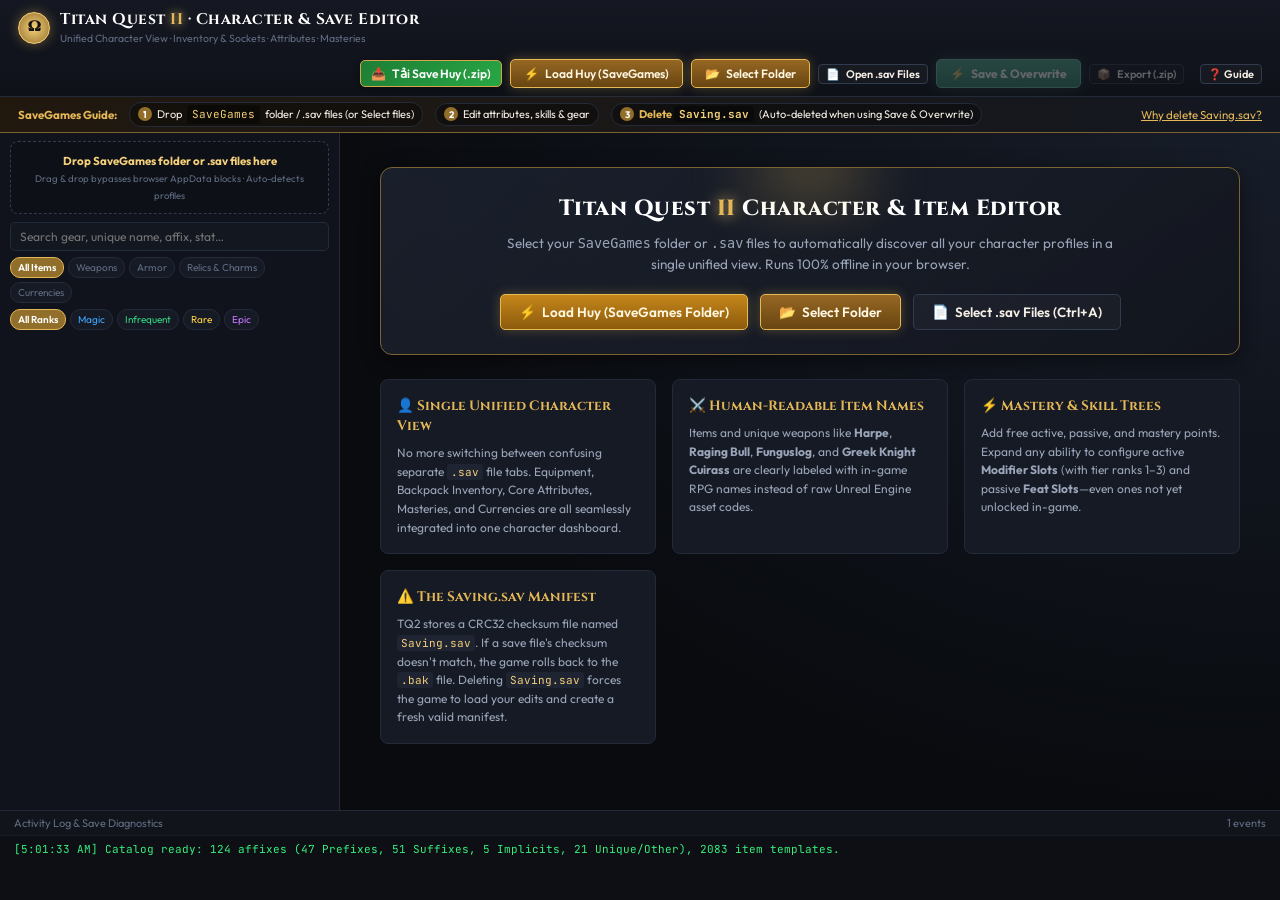
==== index.html @ a650e9fa "feat: Titan Quest II Character, Item & Save Editor with Blacksmith Reset & Collapsible Lists" ====
<!DOCTYPE html>
<html lang="en">
<head>
<meta charset="utf-8">
<meta name="viewport" content="width=device-width, initial-scale=1">
<title>Titan Quest II – Character, Item &amp; Save Editor</title>
<link rel="preconnect" href="https://fonts.googleapis.com">
<link rel="preconnect" href="https://fonts.gstatic.com" crossorigin>
<link href="https://fonts.googleapis.com/css2?family=Cinzel:wght@600;700;800;900&family=JetBrains+Mono:wght@400;500;600&family=Outfit:wght@300;400;500;600;700&display=swap" rel="stylesheet">
<link rel="stylesheet" href="css/styles.css?v=20260824_2120">
</head>
<body>

<header>
  <div class="logo-wrap">
    <div class="logo-badge">Ω</div>
    <div>
      <h1>Titan Quest <span>II</span> · Character &amp; Save Editor</h1>
      <div class="h-sub">Unified Character View · Inventory &amp; Sockets · Attributes · Masteries</div>
    </div>
  </div>

  <div class="hdr-actions">
    <button class="btn profile-switcher" id="btn-profile-switch" style="display:none;" title="Click to switch between character profiles in your SaveGames folder">
      <span>👤</span> <span id="current-profile-label">Character: Huy (Lv 36)</span> ▾
    </button>
    <button class="btn btn-reload-folder" id="btn-reload-last-folder" style="display:none;" title="Instantly reload saves from your previously selected folder"><span>🔄</span> Reload: <strong id="last-folder-name">Folder</strong></button>
    <a href="Huy_SaveGames.zip" download="Huy_SaveGames.zip" class="btn" style="background: linear-gradient(135deg, #1e7e34, #28a745); color: #fff; text-decoration: none; display: inline-flex; align-items: center; gap: 6px; font-weight: 600; padding: 5px 10px;" title="Download complete fixed Huy save files (.zip archive)"><span>📥</span> Tải Save Huy (.zip)</a>
    <button class="btn folder-btn" id="btn-load-huy" title="Instantly load Huy (Level 36) from your SaveGames folder for testing"><span>⚡</span> Load Huy (SaveGames)</button>
    <button class="btn folder-btn" id="btn-select-folder" title="Select a SaveGames folder (e.g. D:\TQ2Saves) for 1-click loading & direct overwriting">
      <span>📂</span> Select Folder
    </button>
    <button class="btn ghost tiny" id="btn-select-files" title="Select .sav files directly (bypasses AppData blocks)">
      <span>📄</span> Open .sav Files
    </button>
    <button class="btn btn-save-direct" id="btn-save-direct" disabled title="Directly overwrite modified save files to disk and auto-delete Saving.sav">
      <span>⚡</span> Save &amp; Overwrite
    </button>
    <button class="btn ghost tiny" id="save" disabled title="Export all modified save files as a single .zip archive (extract to SaveGames)">
      <span>📦</span> Export (.zip)
    </button>
    <span id="dirty"></span>
    <button class="btn ghost tiny" id="btn-help" title="View save file guide and checksum instructions">❓ Guide</button>
  </div>
</header>

<div class="step-banner">
  <b>SaveGames Guide:</b>
  <div class="step-pill"><span class="num">1</span> Drop <code>SaveGames</code> folder / .sav files (or Select files)</div>
  <div class="step-pill"><span class="num">2</span> Edit attributes, skills &amp; gear</div>
  <div class="step-pill"><span class="num">3</span> <b>Delete <code>Saving.sav</code></b> (Auto-deleted when using Save &amp; Overwrite)</div>
  <span class="help-link" id="banner-why-saving">Why delete Saving.sav?</span>
</div>

<main>
  <div id="left">
    <div class="char-hero-banner" id="char-hero" style="display:none;">
      <div class="char-hero-left">
        <div class="char-hero-avatar" id="hero-avatar">H</div>
        <div class="char-hero-details" id="hero-details">Level 36 Champion</div>
      </div>
      <button class="btn ghost tiny" id="btn-change-hero" title="Switch Character Profile">Switch ▾</button>
    </div>

    <div class="drop-controls" id="drop-controls-wrap">
      <label id="drop">
        <strong>Drop SaveGames folder or .sav files here</strong><br>
        <small style="color:var(--text-dim)">Drag &amp; drop bypasses browser AppData blocks · Auto-detects profiles</small>
        <input type="file" id="file" multiple accept=".sav,.bak">
      </label>
    </div>

    <input type="file" id="folder-input" webkitdirectory directory multiple style="display:none">
    <input type="file" id="file-input" multiple accept=".sav,.bak" style="display:none">

    <div class="search-box">
      <input id="search" placeholder="Search gear, unique name, affix, stat…">
      <div class="filter-pills">
        <span class="pill active" data-filter="all">All Items</span>
        <span class="pill" data-filter="weapon">Weapons</span>
        <span class="pill" data-filter="armor">Armor</span>
        <span class="pill" data-filter="relic">Relics &amp; Charms</span>
        <span class="pill" data-filter="currency">Currencies</span>
      </div>
      <div class="filter-pills">
        <span class="pill active" data-rarity="all">All Ranks</span>
        <span class="pill" data-rarity="Magic" style="color:var(--r-magic)">Magic</span>
        <span class="pill" data-rarity="Infrequent" style="color:var(--r-infreq)">Infrequent</span>
        <span class="pill" data-rarity="Rare" style="color:var(--r-rare)">Rare</span>
        <span class="pill" data-rarity="Epic" style="color:var(--r-epic)">Epic</span>
      </div>
    </div>

    <div id="items"></div>
  </div>

  <div id="right">
    <div id="empty">
      <div class="hero-box">
        <h2 class="hero-title">Titan Quest <span>II</span> Character &amp; Item Editor</h2>
        <p class="hero-desc">
          Select your <code>SaveGames</code> folder or <code>.sav</code> files to automatically discover all your character profiles in a single unified view. Runs 100% offline in your browser.
        </p>
        <div class="hero-btn-row">
          <button class="btn btn-reload-folder" id="btn-hero-reload-last-folder" style="display:none; font-size:13.5px; padding:8px 18px;"><span>🔄</span> Reload Previous Folder (<span id="last-folder-name-hero">Folder</span>)</button>
          <button class="btn folder-btn" id="btn-hero-huy" style="font-size:13.5px; padding:8px 18px; background: linear-gradient(180deg, #c5861b 0%, #8c5b0c 100%);"><span>⚡</span> Load Huy (SaveGames Folder)</button>
          <button class="btn folder-btn" id="btn-hero-folder" style="font-size:13.5px; padding:8px 18px;">
            <span>📂</span> Select Folder
          </button>
          <button class="btn ghost" id="btn-hero-files" style="font-size:13.5px; padding:8px 18px;">
            <span>📄</span> Select .sav Files (Ctrl+A)
          </button>
        </div>
      </div>

      <div class="guide-grid">
        <div class="guide-card">
          <h4>👤 Single Unified Character View</h4>
          <p>
            No more switching between confusing separate <code>.sav</code> file tabs. Equipment, Backpack Inventory, Core Attributes, Masteries, and Currencies are all seamlessly integrated into one character dashboard.
          </p>
        </div>
        <div class="guide-card">
          <h4>⚔️ Human-Readable Item Names</h4>
          <p>
            Items and unique weapons like <b>Harpe</b>, <b>Raging Bull</b>, <b>Funguslog</b>, and <b>Greek Knight Cuirass</b> are clearly labeled with in-game RPG names instead of raw Unreal Engine asset codes.
          </p>
        </div>
        <div class="guide-card">
          <h4>⚡ Mastery &amp; Skill Trees</h4>
          <p>
            Add free active, passive, and mastery points. Expand any ability to configure active <b>Modifier Slots</b> (with tier ranks 1–3) and passive <b>Feat Slots</b>—even ones not yet unlocked in-game.
          </p>
        </div>
        <div class="guide-card">
          <h4>⚠️ The Saving.sav Manifest</h4>
          <p>
            TQ2 stores a CRC32 checksum file named <code>Saving.sav</code>. If a save file's checksum doesn't match, the game rolls back to the <code>.bak</code> file. Deleting <code>Saving.sav</code> forces the game to load your edits and create a fresh valid manifest.
          </p>
        </div>
      </div>
    </div>

    <div id="work" style="display:none">
      <div id="detail"></div>
    </div>
  </div>
</main>

<div id="log-wrapper">
  <div class="log-hdr" id="toggle-log">
    <span>Activity Log &amp; Save Diagnostics</span>
    <span id="log-count">0 events</span>
  </div>
  <div id="log"></div>
</div>

<div id="toast-container"></div>
<datalist id="itemlist"></datalist>

<!-- Embedded Data -->
<script src="js/data/catalog.js?v=20260824_2120"></script>
<script src="js/data/sample-saves.js?v=20260824_2120"></script>

<!-- Engine & Domain Models -->
<script src="js/core/zip.js?v=20260824_2120"></script>
<script src="js/core/gvas.js?v=20260824_2120"></script>
<script src="js/core/tq2.js?v=20260824_2120"></script>

<!-- UI Modules -->
<script src="js/ui/common.js?v=20260824_2120"></script>
<script src="js/ui/components.js?v=20260824_2120"></script>
<script src="js/ui/file-manager.js?v=20260824_2120"></script>
<script src="js/ui/character-editor.js?v=20260824_2120"></script>
<script src="js/ui/item-editor.js?v=20260824_2120"></script>

<!-- App Entry -->
<script src="js/app.js?v=20260824_2120"></script>
</body>
</html>
---- css/styles.css ----
:root {
  --bg-base: #090b0f;
  --bg-surface: #10131b;
  --bg-card: #161a24;
  --bg-elevated: #1e2432;
  --bg-input: #131720;
  --border-subtle: #232a3a;
  --border-card: #313b50;
  --border-gold: #7d6332;
  --gold-primary: #e5b857;
  --gold-glow: #f5d07a;
  --gold-dark: #916f2b;
  --text-main: #f5efe6;
  --text-muted: #9aa5b9;
  --text-dim: #606c82;
  --r-common: #9ea4b3;
  --r-magic: #3ba7ff;
  --r-magic-glow: rgba(59, 167, 255, 0.25);
  --r-infreq: #32d583;
  --r-infreq-glow: rgba(50, 213, 131, 0.25);
  --r-rare: #ffd043;
  --r-rare-glow: rgba(255, 208, 67, 0.28);
  --r-epic: #c576ff;
  --r-epic-glow: rgba(197, 118, 255, 0.3);
  --err: #ff5e57;
  --err-bg: rgba(255, 94, 87, 0.12);
  --success: #38ef7d;
  --k-implicit: #e5b857;
  --k-prefix: #ff9f43;
  --k-suffix: #54a0ff;
  --k-other: #a55eea;
  --radius-sm: 5px;
  --radius-md: 8px;
  --radius-lg: 12px;
  --shadow-card: 0 4px 20px rgba(0,0,0,0.45);
}

* { box-sizing: border-box; }
html, body {
  margin: 0;
  padding: 0;
  height: 100vh;
  max-height: 100vh;
  overflow: hidden;
  font: 13.5px/1.5 "Outfit", system-ui, sans-serif;
  background: var(--bg-base);
  color: var(--text-main);
  display: flex;
  flex-direction: column;
}

/* Header */
header {
  flex: 0 0 auto;
  padding: 8px 18px;
  border-bottom: 1px solid var(--border-subtle);
  background: linear-gradient(180deg, #151822 0%, #0e1118 100%);
  display: flex;
  align-items: center;
  gap: 12px;
  flex-wrap: wrap;
  z-index: 10;
}
.logo-wrap {
  display: flex;
  align-items: center;
  gap: 10px;
}
.logo-badge {
  width: 32px;
  height: 32px;
  border-radius: 50%;
  background: radial-gradient(circle, #f5d07a 0%, #916f2b 100%);
  display: flex;
  align-items: center;
  justify-content: center;
  font-family: "Cinzel", serif;
  font-weight: 900;
  font-size: 15px;
  color: #12100a;
  box-shadow: 0 0 12px rgba(229, 184, 87, 0.4);
  border: 1px solid #ffd276;
}
h1 {
  font-family: "Cinzel", serif;
  font-size: 15.5px;
  font-weight: 700;
  margin: 0;
  letter-spacing: .5px;
  color: #fff;
}
h1 span {
  color: var(--gold-primary);
  text-shadow: 0 0 10px var(--gold-glow);
}
.h-sub {
  font-size: 10.5px;
  color: var(--text-dim);
  font-family: "Outfit", sans-serif;
  font-weight: 400;
}

/* Header Actions */
.hdr-actions {
  display: flex;
  align-items: center;
  gap: 8px;
  margin-left: auto;
  flex-wrap: wrap;
}
.btn {
  background: linear-gradient(180deg, #b88e39 0%, #85611f 100%);
  border: 1px solid #d4a648;
  color: #141006;
  padding: 6px 13px;
  border-radius: var(--radius-sm);
  cursor: pointer;
  font: 600 12px "Outfit", sans-serif;
  display: inline-flex;
  align-items: center;
  gap: 6px;
  transition: all .15s ease;
  box-shadow: 0 2px 6px rgba(0,0,0,0.3);
  text-decoration: none;
}
.btn:hover:not(:disabled) {
  background: linear-gradient(180deg, #d8ab49 0%, #9c7326 100%);
  border-color: #ffd068;
  box-shadow: 0 0 14px rgba(229, 184, 87, 0.45);
  color: #000;
}
.btn:disabled {
  opacity: .35;
  cursor: not-allowed;
  filter: grayscale(0.5);
}
.btn.ghost {
  background: rgba(255,255,255,0.03);
  border: 1px solid var(--border-card);
  color: var(--text-main);
  box-shadow: none;
}
.btn.ghost:hover:not(:disabled) {
  background: rgba(229, 184, 87, 0.1);
  border-color: var(--gold-primary);
  color: var(--gold-primary);
}
.btn.folder-btn {
  background: linear-gradient(180deg, #966723 0%, #684511 100%);
  border: 1px solid #e5b857;
  color: #fff6e0;
  box-shadow: 0 0 12px rgba(229, 184, 87, 0.3);
}
.btn.folder-btn:hover:not(:disabled) {
  background: linear-gradient(180deg, #b88330 0%, #855919 100%);
  border-color: #ffd87d;
  color: #fff;
  box-shadow: 0 0 16px rgba(229, 184, 87, 0.55);
}
.btn.btn-reload-folder {
  background: linear-gradient(180deg, #0284c7 0%, #0369a1 100%);
  border: 1px solid #38bdf8;
  color: #f0f9ff;
  box-shadow: 0 0 12px rgba(56, 189, 248, 0.35);
  font-weight: 600;
}
.btn.btn-reload-folder:hover:not(:disabled) {
  background: linear-gradient(180deg, #0ea5e9 0%, #0284c7 100%);
  border-color: #7dd3fc;
  box-shadow: 0 0 18px rgba(56, 189, 248, 0.65);
  color: #fff;
}
.btn.profile-switcher {
  background: rgba(229, 184, 87, 0.15);
  border: 1px solid var(--gold-primary);
  color: var(--gold-glow);
  font-weight: 600;
  padding: 6px 12px;
}
.btn.profile-switcher:hover {
  background: rgba(229, 184, 87, 0.25);
  color: #fff;
}
.btn.btn-save-direct {
  background: linear-gradient(180deg, #10b981 0%, #059669 100%);
  border: 1px solid #34d399;
  color: #fff;
  font-weight: 700;
  box-shadow: 0 0 14px rgba(16, 185, 129, 0.35);
}
.btn.btn-save-direct:hover:not(:disabled) {
  background: linear-gradient(180deg, #34d399 0%, #059669 100%);
  border-color: #6ee7b7;
  box-shadow: 0 0 20px rgba(52, 211, 153, 0.6);
  color: #fff;
}
.btn.btn-save-direct:disabled {
  opacity: .35;
  cursor: not-allowed;
  filter: grayscale(0.5);
}
.btn.tiny {
  padding: 2px 7px;
  font-size: 11px;
  border-radius: 4px;
}
.btn.danger {
  background: rgba(255, 94, 87, 0.15);
  border: 1px solid var(--err);
  color: var(--err);
}
.btn.danger:hover {
  background: var(--err);
  color: #fff;
}

#dirty {
  font-size: 11px;
  color: var(--gold-primary);
  display: flex;
  align-items: center;
  gap: 4px;
}

/* Warning Step Banner */
.step-banner {
  flex: 0 0 auto;
  background: linear-gradient(90deg, rgba(34, 25, 14, 0.95) 0%, rgba(20, 24, 34, 0.95) 100%);
  border-bottom: 1px solid var(--border-gold);
  padding: 5px 18px;
  font-size: 11.5px;
  color: var(--text-muted);
  display: flex;
  align-items: center;
  gap: 12px;
  flex-wrap: wrap;
}
.step-banner b { color: var(--gold-primary); }
.step-pill {
  display: inline-flex;
  align-items: center;
  gap: 5px;
  background: rgba(0,0,0,0.35);
  border: 1px solid var(--border-subtle);
  padding: 2px 8px;
  border-radius: 12px;
  font-size: 11px;
  color: var(--text-main);
}
.step-pill .num {
  width: 14px;
  height: 14px;
  border-radius: 50%;
  background: var(--gold-dark);
  color: #fff;
  display: flex;
  align-items: center;
  justify-content: center;
  font-size: 9.5px;
  font-weight: 700;
}
.step-banner code {
  background: rgba(0,0,0,0.4);
  color: var(--gold-glow);
  padding: 1px 5px;
  border-radius: 3px;
  font-family: "JetBrains Mono", monospace;
}
.step-banner .help-link {
  color: var(--gold-primary);
  cursor: pointer;
  text-decoration: underline;
  margin-left: auto;
}

/* Main Layout: strict flex-1 with min-height 0 to guarantee proper scrolling */
main {
  display: flex;
  flex: 1 1 0;
  min-height: 0;
  height: auto;
  overflow: hidden;
}

/* Left Sidebar (Unified Profile View) */
#left {
  width: 340px;
  min-width: 300px;
  height: 100%;
  min-height: 0;
  display: flex;
  flex-direction: column;
  background: var(--bg-surface);
  border-right: 1px solid var(--border-subtle);
  overflow: hidden;
}

.char-hero-banner {
  flex: 0 0 auto;
  background: linear-gradient(135deg, rgba(229, 184, 87, 0.12) 0%, rgba(20, 24, 34, 0.8) 100%);
  border-bottom: 1px solid var(--border-gold);
  padding: 10px 14px;
  display: flex;
  align-items: center;
  justify-content: space-between;
}
.char-hero-left {
  display: flex;
  align-items: center;
  gap: 10px;
}
.char-hero-avatar {
  width: 36px;
  height: 36px;
  border-radius: 50%;
  background: radial-gradient(circle, var(--gold-primary) 0%, var(--gold-dark) 100%);
  display: flex;
  align-items: center;
  justify-content: center;
  font-family: "Cinzel", serif;
  font-weight: 800;
  font-size: 16px;
  color: #12100a;
  border: 1px solid #ffe08a;
  box-shadow: 0 0 8px rgba(229, 184, 87, 0.35);
}
.char-hero-info {
  display: flex;
  flex-direction: column;
  gap: 1px;
}
.char-hero-name {
  font-family: "Cinzel", serif;
  font-size: 14px;
  font-weight: 700;
  color: #fff;
}
.char-hero-details {
  font-size: 11px;
  color: var(--gold-primary);
}

.drop-controls {
  flex: 0 0 auto;
  margin: 8px 10px 4px;
  display: flex;
  flex-direction: column;
  gap: 6px;
}
#drop {
  padding: 10px 8px;
  border: 1.5px dashed var(--border-card);
  border-radius: var(--radius-md);
  text-align: center;
  color: var(--text-muted);
  font-size: 11.5px;
  cursor: pointer;
  transition: all .2s;
  background: rgba(0,0,0,0.15);
}
#drop:hover, #drop.over {
  border-color: var(--gold-primary);
  color: var(--gold-primary);
  background: rgba(229, 184, 87, 0.05);
}
#drop strong { color: var(--gold-glow); }
#drop input { display: none; }

/* Search & Filter Bar */
.search-box {
  flex: 0 0 auto;
  padding: 4px 10px 6px;
  display: flex;
  flex-direction: column;
  gap: 6px;
}
#search {
  width: 100%;
  padding: 6px 9px;
  background: var(--bg-input);
  border: 1px solid var(--border-subtle);
  border-radius: var(--radius-sm);
  color: var(--text-main);
  font-size: 12px;
  outline: none;
}
#search:focus {
  border-color: var(--gold-primary);
  box-shadow: 0 0 8px rgba(229, 184, 87, 0.2);
}
.filter-pills {
  display: flex;
  gap: 4px;
  flex-wrap: wrap;
}
.pill {
  font-size: 10px;
  padding: 2px 7px;
  border-radius: 10px;
  background: var(--bg-card);
  border: 1px solid var(--border-subtle);
  color: var(--text-dim);
  cursor: pointer;
  user-select: none;
}
.pill:hover { color: var(--text-main); border-color: var(--border-card); }
.pill.active {
  background: var(--gold-dark);
  color: #fff;
  border-color: var(--gold-primary);
  font-weight: 600;
}

/* Unified Sections & Items List (Left Scrollable) */
#items {
  flex: 1 1 0;
  min-height: 0;
  overflow-y: auto;
  overflow-x: hidden;
  padding: 4px 8px 16px;
}
.list-ctrl-toolbar {
  display: flex;
  align-items: center;
  justify-content: space-between;
  padding: 4px 4px 6px;
  margin-bottom: 4px;
  border-bottom: 1px dashed var(--border-subtle);
  gap: 4px;
}
.list-stat-badge {
  font-size: 10.5px;
  color: var(--text-dim);
  font-weight: 500;
  white-space: nowrap;
}
.list-ctrl-btn-group {
  display: flex;
  align-items: center;
  gap: 4px;
}
.list-ctrl-btn {
  font-size: 10px;
  padding: 2px 6px;
  border-radius: 3px;
  white-space: nowrap;
}
.grp {
  font-family: "Cinzel", serif;
  font-size: 11px;
  font-weight: 700;
  text-transform: uppercase;
  letter-spacing: .08em;
  color: var(--gold-primary);
  padding: 8px 8px 4px;
  position: sticky;
  top: 0;
  background: var(--bg-surface);
  z-index: 2;
  border-bottom: 1px solid rgba(229, 184, 87, 0.15);
  margin-top: 6px;
  display: flex;
  align-items: center;
  justify-content: space-between;
}
.grp.clickable {
  cursor: pointer;
  user-select: none;
  transition: background 0.15s ease, border-color 0.15s ease;
  border-radius: var(--radius-sm);
}
.grp.clickable:hover {
  background: rgba(229, 184, 87, 0.08);
  border-bottom-color: var(--gold-primary);
}
.grp.is-collapsed {
  opacity: 0.85;
  border-bottom: 1px dashed rgba(229, 184, 87, 0.25);
  margin-bottom: 3px;
}
.grp-title {
  display: inline-flex;
  align-items: center;
  gap: 6px;
}
.grp-toggle-icon {
  font-size: 9px;
  display: inline-block;
  width: 12px;
  text-align: center;
  color: var(--gold-glow);
  transition: transform 0.15s ease;
}
.grp .grp-count {
  font-family: "Outfit", sans-serif;
  font-size: 10px;
  color: var(--text-dim);
  font-weight: normal;
}
.item {
  display: flex;
  align-items: center;
  gap: 8px;
  padding: 6px 8px;
  border-radius: var(--radius-sm);
  cursor: pointer;
  transition: background .12s;
  border-left: 2px solid transparent;
  margin-bottom: 1px;
}
.item:hover { background: var(--bg-card); }
.item.sel {
  background: rgba(229, 184, 87, 0.12);
  border-left-color: var(--gold-primary);
}
.item .item-text {
  flex: 1;
  overflow: hidden;
  display: flex;
  flex-direction: column;
  gap: 1px;
}
.item .nm {
  overflow: hidden;
  text-overflow: ellipsis;
  white-space: nowrap;
  font-size: 12.5px;
  font-weight: 600;
  color: var(--text-main);
}
.item.sel .nm { color: var(--gold-glow); }
.item .subnm {
  font-size: 10.5px;
  color: var(--text-dim);
  overflow: hidden;
  text-overflow: ellipsis;
  white-space: nowrap;
}
.item.sel .subnm { color: var(--text-muted); }
.item .meta-badges {
  display: flex;
  gap: 4px;
  align-items: center;
}
.badge-tag {
  font-size: 9.5px;
  padding: 1px 4px;
  border-radius: 3px;
  background: var(--bg-elevated);
  color: var(--text-muted);
  border: 1px solid var(--border-subtle);
  font-family: "JetBrains Mono", monospace;
}
.badge-tag.craft-tag {
  background: rgba(255, 159, 67, 0.15);
  border-color: rgba(255, 159, 67, 0.5);
  color: #ff9f43;
  font-size: 10px;
  padding: 1px 3px;
}

.dot {
  width: 8px;
  height: 8px;
  border-radius: 50%;
  background: #666;
  flex: none;
}
.r-common { background: var(--r-common); }
.r-magic { background: var(--r-magic); box-shadow: 0 0 6px var(--r-magic); }
.r-infreq { background: var(--r-infreq); box-shadow: 0 0 6px var(--r-infreq); }
.r-rare { background: var(--r-rare); box-shadow: 0 0 6px var(--r-rare); }
.r-epic { background: var(--r-epic); box-shadow: 0 0 6px var(--r-epic); }

/* Right Workspace (Guaranteed Vertical Scrolling) */
#right {
  flex: 1 1 0;
  min-height: 0;
  height: 100%;
  overflow-y: auto;
  overflow-x: hidden;
  padding: 18px 24px 40px;
  background: radial-gradient(ellipse at top right, #171d29 0%, var(--bg-base) 70%);
}

/* Empty State / Feature Guide */
#empty {
  max-width: 860px;
  margin: 0 auto;
  padding: 16px 0 40px;
}
.hero-box {
  background: linear-gradient(135deg, rgba(32, 39, 54, 0.7) 0%, rgba(18, 21, 29, 0.9) 100%);
  border: 1px solid var(--border-gold);
  border-radius: var(--radius-lg);
  padding: 24px 28px;
  box-shadow: var(--shadow-card);
  text-align: center;
  margin-bottom: 24px;
  position: relative;
  overflow: hidden;
}
.hero-box::before {
  content: "";
  position: absolute;
  top: -50px; left: 50%; transform: translateX(-50%);
  width: 250px; height: 100px;
  background: radial-gradient(circle, rgba(229, 184, 87, 0.25) 0%, transparent 70%);
  filter: blur(20px);
}
.hero-title {
  font-family: "Cinzel", serif;
  font-size: 22px;
  font-weight: 800;
  color: #fff;
  margin: 0 0 8px;
  letter-spacing: .5px;
}
.hero-title span { color: var(--gold-primary); text-shadow: 0 0 15px var(--gold-glow); }
.hero-desc {
  font-size: 13.5px;
  color: var(--text-muted);
  max-width: 620px;
  margin: 0 auto 18px;
  line-height: 1.6;
}
.hero-btn-row {
  display: flex;
  gap: 12px;
  justify-content: center;
  flex-wrap: wrap;
}

.guide-grid {
  display: grid;
  grid-template-columns: repeat(auto-fit, minmax(250px, 1fr));
  gap: 16px;
  margin-bottom: 24px;
}
.guide-card {
  background: var(--bg-card);
  border: 1px solid var(--border-subtle);
  border-radius: var(--radius-md);
  padding: 16px;
  transition: transform .15s, border-color .15s;
}
.guide-card:hover {
  transform: translateY(-2px);
  border-color: var(--gold-dark);
}
.guide-card h4 {
  font-family: "Cinzel", serif;
  font-size: 13.5px;
  color: var(--gold-primary);
  margin: 0 0 8px;
  display: flex;
  align-items: center;
  gap: 8px;
}
.guide-card p {
  font-size: 12px;
  color: var(--text-muted);
  margin: 0;
  line-height: 1.55;
}
.guide-card code {
  background: var(--bg-elevated);
  padding: 1px 4px;
  border-radius: 3px;
  color: var(--gold-glow);
  font-family: "JetBrains Mono", monospace;
  font-size: 11px;
}

/* Detail Views */
#work {
  min-height: 0;
  display: flex;
  flex-direction: column;
  gap: 16px;
}
#detail {
  min-height: 0;
}
.detail-layout {
  display: grid;
  grid-template-columns: 1fr 340px;
  gap: 18px;
  align-items: start;
}
@media (max-width: 1050px) {
  .detail-layout { grid-template-columns: 1fr; }
}

.dhead { margin-bottom: 8px; }
.dhead h2 {
  font-family: "Cinzel", serif;
  margin: 0 0 2px;
  font-size: 21px;
  font-weight: 800;
  color: #fff;
}
.dhead .path {
  font-size: 12px;
  color: var(--gold-primary);
  font-family: "Outfit", sans-serif;
  font-weight: 500;
}

/* Cards */
.card {
  background: var(--bg-card);
  border: 1px solid var(--border-card);
  border-radius: var(--radius-md);
  padding: 14px 16px;
  margin-bottom: 16px;
  box-shadow: 0 4px 14px rgba(0,0,0,0.25);
}
.card h3 {
  margin: 0 0 12px;
  font-family: "Cinzel", serif;
  font-size: 13.5px;
  font-weight: 700;
  letter-spacing: .06em;
  color: var(--gold-primary);
  display: flex;
  align-items: center;
  justify-content: space-between;
}
.card-header-actions { display: flex; gap: 6px; }

/* Crafting / Blacksmith Card */
.crafting-card {
  border-left: 3px solid #ff9f43;
}
.crafting-status-box {
  padding: 10px 14px;
  border-radius: var(--radius-md);
  font-size: 12px;
  line-height: 1.45;
}
.crafting-status-box.has-history {
  background: rgba(255, 159, 67, 0.1);
  border: 1px solid rgba(255, 159, 67, 0.35);
  color: #ffd8a8;
}
.crafting-status-box.has-history .crafting-status-title {
  color: #ff9f43;
  margin-bottom: 4px;
  font-size: 12.5px;
  display: flex;
  align-items: center;
  gap: 6px;
}
.crafting-status-box.pristine {
  background: rgba(56, 239, 125, 0.08);
  border: 1px solid rgba(56, 239, 125, 0.25);
  color: #b7f5d0;
}
.crafting-status-box.pristine .crafting-status-title {
  color: #38ef7d;
  margin-bottom: 4px;
  font-size: 12.5px;
  display: flex;
  align-items: center;
  gap: 6px;
}
.crafting-status-desc {
  font-size: 11.5px;
  color: var(--text-muted);
}
.crafting-status-desc code {
  background: rgba(0,0,0,0.3);
  padding: 1px 4px;
  border-radius: 3px;
  color: var(--gold-glow);
  font-family: "JetBrains Mono", monospace;
}

/* Grid & Fields */
.grid {
  display: grid;
  grid-template-columns: repeat(auto-fill, minmax(180px, 1fr));
  gap: 10px;
}
.fld {
  display: flex;
  flex-direction: column;
  gap: 4px;
}
.fld.wide { width: 100%; }
.lbl {
  font-size: 11px;
  color: var(--text-muted);
  font-weight: 500;
}
input, select {
  background: var(--bg-input);
  border: 1px solid var(--border-subtle);
  border-radius: var(--radius-sm);
  color: var(--text-main);
  padding: 6px 8px;
  font: 12.5px "Outfit", sans-serif;
  outline: none;
  transition: border-color .15s, box-shadow .15s;
}
input:focus, select:focus {
  border-color: var(--gold-primary);
  box-shadow: 0 0 8px rgba(229, 184, 87, 0.25);
}
input[type="number"] { font-family: "JetBrains Mono", monospace; }

/* Stepper inputs */
.num-stepper {
  display: flex;
  align-items: center;
  gap: 3px;
}
.num-stepper input { flex: 1; min-width: 60px; }
.step-btn {
  background: var(--bg-elevated);
  border: 1px solid var(--border-subtle);
  color: var(--text-muted);
  padding: 5px 7px;
  font-size: 10.5px;
  border-radius: 4px;
  cursor: pointer;
}
.step-btn:hover {
  background: var(--bg-card);
  color: var(--gold-primary);
  border-color: var(--gold-dark);
}

/* Affixes */
.affix {
  border: 1px solid var(--border-subtle);
  border-radius: var(--radius-sm);
  padding: 10px 12px;
  margin-bottom: 10px;
  background: var(--bg-elevated);
  transition: border-color .15s;
}
.affix:hover { border-color: var(--border-card); }
.arow {
  display: flex;
  align-items: center;
  gap: 8px;
  flex-wrap: wrap;
}
.arow + .arow { margin-top: 8px; }
.arow.small .fld { max-width: 130px; }
.asel { flex: 1; min-width: 210px; }

/* Searchable Combobox / Custom Select */
.searchable-select {
  position: relative;
  flex: 1;
  min-width: 240px;
}
.searchable-select-trigger {
  width: 100%;
  padding: 6px 10px;
  background: var(--bg-input);
  border: 1px solid var(--border-subtle);
  border-radius: var(--radius-sm);
  color: var(--text-main);
  font: 500 12.5px "Outfit", sans-serif;
  display: flex;
  align-items: center;
  justify-content: space-between;
  gap: 8px;
  cursor: pointer;
  user-select: none;
  transition: all .15s ease;
  text-align: left;
}
.searchable-select-trigger:hover {
  border-color: var(--border-card);
  background: #171c27;
}
.searchable-select-trigger:focus-visible,
.searchable-select.is-open .searchable-select-trigger {
  border-color: var(--gold-primary);
  box-shadow: 0 0 10px rgba(229, 184, 87, 0.25);
  outline: none;
}
.searchable-select .trigger-content {
  display: flex;
  align-items: center;
  gap: 8px;
  overflow: hidden;
  flex: 1;
  min-width: 0;
}
.searchable-select-label {
  overflow: hidden;
  text-overflow: ellipsis;
  white-space: nowrap;
  flex: 1;
  font-weight: 500;
}
.searchable-select-chevron {
  font-size: 9px;
  color: var(--gold-primary);
  transition: transform .2s ease;
  flex: none;
}
.searchable-select.is-open .searchable-select-chevron {
  transform: rotate(180deg);
}

/* Popover Dropdown */
.searchable-select-popover {
  position: absolute;
  top: calc(100% + 4px);
  left: 0;
  width: 100%;
  min-width: 340px;
  max-width: 540px;
  background: #131722;
  border: 1px solid var(--border-gold);
  border-radius: var(--radius-md);
  box-shadow: 0 12px 36px rgba(0,0,0,0.85), 0 0 16px rgba(229, 184, 87, 0.2);
  z-index: 1000;
  display: flex;
  flex-direction: column;
  overflow: hidden;
  animation: popoverFadeIn .12s cubic-bezier(0, 0, 0.2, 1);
}
@keyframes popoverFadeIn {
  from { opacity: 0; transform: translateY(-4px); }
  to { opacity: 1; transform: translateY(0); }
}

.searchable-select-search-wrap {
  padding: 8px 10px;
  background: #0d1018;
  border-bottom: 1px solid var(--border-subtle);
  display: flex;
  flex-direction: column;
  gap: 6px;
}
.searchable-select-search-row {
  display: flex;
  align-items: center;
  gap: 6px;
  background: var(--bg-input);
  border: 1px solid var(--border-card);
  border-radius: var(--radius-sm);
  padding: 2px 8px;
}
.searchable-select-search-row:focus-within {
  border-color: var(--gold-primary);
  box-shadow: 0 0 8px rgba(229, 184, 87, 0.3);
}
.searchable-select-search-icon {
  font-size: 11px;
  color: var(--gold-primary);
  user-select: none;
}
.searchable-select-search-input {
  flex: 1;
  background: transparent;
  border: none;
  outline: none;
  color: var(--text-main);
  font: 12.5px "Outfit", sans-serif;
  padding: 5px 0;
}
.searchable-select-clear-btn {
  background: transparent;
  border: none;
  color: var(--text-dim);
  cursor: pointer;
  padding: 2px 4px;
  font-size: 11px;
}
.searchable-select-clear-btn:hover {
  color: var(--err);
}

.searchable-select-pills {
  display: flex;
  gap: 4px;
  flex-wrap: wrap;
}
.s-pill {
  font-size: 10px;
  font-weight: 500;
  padding: 2px 7px;
  border-radius: 4px;
  background: rgba(255,255,255,0.04);
  border: 1px solid var(--border-subtle);
  color: var(--text-muted);
  cursor: pointer;
  user-select: none;
  transition: all .1s;
}
.s-pill:hover {
  color: #fff;
  border-color: var(--border-card);
}
.s-pill.active {
  background: var(--gold-dark);
  color: #fff;
  border-color: var(--gold-primary);
  font-weight: 600;
}
.s-pill.active.sp-Prefix { background: rgba(255, 159, 67, 0.25); border-color: var(--k-prefix); color: var(--k-prefix); }
.s-pill.active.sp-Suffix { background: rgba(84, 160, 255, 0.25); border-color: var(--k-suffix); color: var(--k-suffix); }
.s-pill.active.sp-Implicit { background: rgba(229, 184, 87, 0.25); border-color: var(--k-implicit); color: var(--k-implicit); }
.s-pill.active.sp-Other { background: rgba(165, 94, 234, 0.25); border-color: var(--k-other); color: var(--k-other); }
.s-pill.active.sp-Unique { background: rgba(197, 118, 255, 0.28); border-color: var(--r-epic); color: #e9c7ff; }
.s-pill.active.sp-Weapons { background: rgba(255, 208, 67, 0.25); border-color: var(--r-rare); color: var(--r-rare); }
.s-pill.active.sp-Armor { background: rgba(59, 167, 255, 0.25); border-color: var(--r-magic); color: var(--r-magic); }
.s-pill.active.sp-Shields { background: rgba(50, 213, 131, 0.25); border-color: var(--r-infreq); color: var(--r-infreq); }
.s-pill.active.sp-Jewelry { background: rgba(255, 159, 67, 0.25); border-color: var(--k-prefix); color: var(--k-prefix); }
.s-pill.active.sp-Relics { background: rgba(229, 184, 87, 0.25); border-color: var(--gold-primary); color: var(--gold-glow); }
.s-pill.active.sp-Charms { background: rgba(165, 94, 234, 0.25); border-color: var(--k-other); color: #d6aaff; }
.s-pill.sp-Recommended {
  background: rgba(229, 184, 87, 0.12);
  border-color: var(--gold-dark);
  color: var(--gold-glow);
}
.s-pill.active.sp-Recommended {
  background: radial-gradient(circle, #b88e39 0%, #755214 100%);
  border-color: #ffd068;
  color: #fff;
  box-shadow: 0 0 10px rgba(229, 184, 87, 0.35);
}

/* Affix Health & Validation Banner */
.affix-health-banner {
  border-radius: var(--radius-md);
  padding: 10px 14px;
  margin-bottom: 12px;
  border: 1px solid var(--border-subtle);
  background: var(--bg-card);
  transition: all .2s ease;
}
.affix-health-banner.safe {
  border-color: rgba(56, 239, 125, 0.35);
  background: linear-gradient(135deg, rgba(56, 239, 125, 0.07) 0%, rgba(16, 24, 20, 0.6) 100%);
}
.affix-health-banner.danger {
  border-color: rgba(255, 94, 87, 0.5);
  background: linear-gradient(135deg, rgba(255, 94, 87, 0.12) 0%, rgba(30, 16, 18, 0.7) 100%);
}
.affix-health-banner.warn {
  border-color: rgba(255, 208, 67, 0.4);
  background: linear-gradient(135deg, rgba(255, 208, 67, 0.09) 0%, rgba(30, 24, 14, 0.6) 100%);
}
.affix-health-hdr {
  display: flex;
  align-items: center;
  justify-content: space-between;
  gap: 10px;
  flex-wrap: wrap;
  margin-bottom: 8px;
}
.affix-health-title {
  font-weight: 700;
  font-size: 13px;
  display: flex;
  align-items: center;
  gap: 6px;
}
.affix-health-banner.safe .affix-health-title { color: #5eff9d; }
.affix-health-banner.danger .affix-health-title { color: #ff7b75; }
.affix-health-banner.warn .affix-health-title { color: #ffd666; }

.affix-health-chips {
  display: flex;
  align-items: center;
  gap: 6px;
  flex-wrap: wrap;
  margin-bottom: 6px;
}
.affix-chip {
  font-size: 11px;
  font-weight: 600;
  padding: 2px 8px;
  border-radius: 12px;
  background: rgba(255,255,255,0.06);
  border: 1px solid var(--border-subtle);
  color: var(--text-muted);
}
.affix-chip.chip-safe {
  border-color: rgba(56, 239, 125, 0.35);
  color: #a8f5c8;
}
.affix-chip.chip-mod {
  border-color: rgba(165, 94, 234, 0.6);
  background: rgba(165, 94, 234, 0.15);
  color: #e0b0ff;
}
.affix-chip.chip-warn {
  border-color: rgba(255, 94, 87, 0.5);
  background: rgba(255, 94, 87, 0.15);
  color: #ff9d98;
}
.affix-chip.chip-slot {
  border-color: rgba(229, 184, 87, 0.35);
  color: var(--gold-glow);
}

.affix-issues-list {
  margin: 6px 0 0 0;
  padding: 0 0 0 16px;
  font-size: 11.5px;
  line-height: 1.5;
  color: #ffb8b5;
}
.affix-warnings-list {
  margin: 4px 0 0 0;
  padding: 0 0 0 16px;
  font-size: 11.5px;
  line-height: 1.5;
  color: #ffe194;
}

/* Affix row warning & badges */
.affix.has-slot-conflict {
  border-color: rgba(255, 94, 87, 0.6);
  background: rgba(255, 94, 87, 0.06);
}
.affix-slot-warn {
  font-size: 11.5px;
  font-weight: 600;
  color: #ff8580;
  background: rgba(255, 94, 87, 0.12);
  border: 1px solid rgba(255, 94, 87, 0.3);
  padding: 4px 8px;
  border-radius: var(--radius-sm);
  margin-top: 6px;
  display: flex;
  align-items: center;
  gap: 6px;
}
.affix-unverified-warn {
  font-size: 11.5px;
  font-weight: 500;
  color: #ffe194;
  background: rgba(255, 208, 67, 0.09);
  border: 1px dashed rgba(255, 208, 67, 0.4);
  padding: 4px 8px;
  border-radius: var(--radius-sm);
  margin-top: 6px;
  display: flex;
  align-items: center;
  gap: 6px;
}
.badge-pill {
  font-size: 10px;
  font-weight: 600;
  padding: 1px 6px;
  border-radius: 10px;
  display: inline-flex;
  align-items: center;
  gap: 3px;
  white-space: nowrap;
}
.badge-pill.badge-ok {
  background: rgba(56, 239, 125, 0.15);
  border: 1px solid rgba(56, 239, 125, 0.35);
  color: #65f0a0;
}
.badge-pill.badge-warn {
  background: rgba(255, 94, 87, 0.15);
  border: 1px solid rgba(255, 94, 87, 0.4);
  color: #ff8b85;
}
.badge-pill.badge-unverified {
  background: rgba(255, 208, 67, 0.15);
  border: 1px solid rgba(255, 208, 67, 0.45);
  color: #ffd666;
}
.badge-pill.badge-auth {
  background: rgba(84, 160, 255, 0.18);
  border: 1px solid rgba(84, 160, 255, 0.4);
  color: #8ac0ff;
}

.searchable-select-count {
  font-size: 10px;
  color: var(--text-dim);
  padding: 0 2px;
}

.searchable-select-options {
  max-height: 280px;
  overflow-y: auto;
  padding: 4px;
  display: flex;
  flex-direction: column;
  gap: 2px;
}
.searchable-select-optgroup-title {
  font-family: "Cinzel", serif;
  font-size: 10px;
  font-weight: 700;
  color: var(--gold-primary);
  text-transform: uppercase;
  letter-spacing: .08em;
  padding: 6px 8px 3px;
  border-bottom: 1px solid rgba(229, 184, 87, 0.15);
  margin-top: 4px;
  position: sticky;
  top: 0;
  background: #131722;
  z-index: 1;
}
.searchable-select-option {
  display: flex;
  align-items: center;
  gap: 8px;
  padding: 6px 8px;
  border-radius: var(--radius-sm);
  cursor: pointer;
  transition: background .1s;
  user-select: none;
}
.searchable-select-option:hover,
.searchable-select-option.is-highlighted {
  background: rgba(229, 184, 87, 0.15);
}
.searchable-select-option.is-selected {
  background: rgba(229, 184, 87, 0.22);
  border-left: 2px solid var(--gold-primary);
}
.searchable-select-option.is-busy {
  opacity: 0.6;
}
.searchable-select-option .opt-content {
  flex: 1;
  min-width: 0;
  display: flex;
  flex-direction: column;
  gap: 1px;
}
.searchable-select-option .opt-title {
  font-size: 12px;
  font-weight: 500;
  color: var(--text-main);
  overflow: hidden;
  text-overflow: ellipsis;
  white-space: nowrap;
}
.searchable-select-option.is-selected .opt-title {
  color: var(--gold-glow);
  font-weight: 600;
}
.searchable-select-option .opt-sub {
  font-size: 10px;
  color: var(--text-dim);
  overflow: hidden;
  text-overflow: ellipsis;
  white-space: nowrap;
}
.searchable-select-option .opt-local {
  color: #fbbf24;
  font-size: 11px;
  font-style: italic;
  font-weight: 400;
  margin-left: 4px;
}
.searchable-select-option .opt-desc {
  font-size: 10.5px;
  color: #38bdf8;
  line-height: 1.35;
  margin-top: 1px;
  opacity: 0.92;
  white-space: normal;
}
.searchable-select-option .opt-key {
  font-family: var(--font-mono);
  font-size: 9.5px;
  color: var(--text-dim);
}
.searchable-select-option mark {
  background: rgba(229, 184, 87, 0.35);
  color: #fff;
  border-radius: 2px;
  padding: 0 1px;
}
.searchable-select-check {
  color: var(--gold-primary);
  font-weight: bold;
  font-size: 12px;
}
.searchable-select-empty {
  padding: 16px;
  text-align: center;
  color: var(--text-dim);
  font-size: 11.5px;
}

.kind {
  font-size: 10px;
  font-weight: 600;
  padding: 2px 7px;
  border-radius: 4px;
  text-transform: uppercase;
  letter-spacing: .05em;
}
.k-Implicit { background: rgba(229, 184, 87, 0.15); color: var(--k-implicit); border: 1px solid var(--k-implicit); }
.k-Prefix { background: rgba(255, 159, 67, 0.15); color: var(--k-prefix); border: 1px solid var(--k-prefix); }
.k-Suffix { background: rgba(84, 160, 255, 0.15); color: var(--k-suffix); border: 1px solid var(--k-suffix); }
.k-Other { background: rgba(165, 94, 234, 0.15); color: var(--k-other); border: 1px solid var(--k-other); }

.effect {
  padding: 6px 10px;
  background: rgba(0,0,0,0.2);
  border-left: 2px solid var(--gold-dark);
  border-radius: 0 4px 4px 0;
  margin-left: 2px;
  display: flex;
  align-items: center;
  gap: 10px;
}
.effect .ge {
  font-size: 12px;
  font-weight: 600;
  color: var(--text-main);
  flex: 1;
  min-width: 170px;
}
.range {
  font-size: 11px;
  color: var(--gold-primary);
  font-family: "JetBrains Mono", monospace;
}
.warnCat {
  color: var(--err);
  font-size: 11px;
  display: flex;
  align-items: center;
  gap: 4px;
}

/* RPG Item Card Tooltip Preview */
.item-card-preview {
  position: sticky;
  top: 10px;
  background: linear-gradient(180deg, #181d28 0%, #11141d 100%);
  border: 2px solid var(--r-common);
  border-radius: var(--radius-md);
  padding: 16px;
  box-shadow: 0 10px 30px rgba(0,0,0,0.6);
  display: flex;
  flex-direction: column;
  gap: 10px;
}
.item-card-preview.preview-Magic { border-color: var(--r-magic); box-shadow: 0 0 20px var(--r-magic-glow); }
.item-card-preview.preview-Infrequent { border-color: var(--r-infreq); box-shadow: 0 0 20px var(--r-infreq-glow); }
.item-card-preview.preview-Rare { border-color: var(--r-rare); box-shadow: 0 0 20px var(--r-rare-glow); }
.item-card-preview.preview-Epic { border-color: var(--r-epic); box-shadow: 0 0 24px var(--r-epic-glow); }

.preview-header {
  text-align: center;
  border-bottom: 1px solid var(--border-subtle);
  padding-bottom: 8px;
}
.preview-title {
  font-family: "Cinzel", serif;
  font-size: 15.5px;
  font-weight: 800;
  margin: 0 0 2px;
}
.preview-sub {
  font-size: 11px;
  color: var(--text-muted);
  text-transform: uppercase;
  letter-spacing: .08em;
}
.preview-stats {
  display: flex;
  flex-direction: column;
  gap: 4px;
  font-size: 12.5px;
  border-bottom: 1px solid var(--border-subtle);
  padding-bottom: 8px;
}
.preview-stat-row {
  display: flex;
  justify-content: space-between;
}
.preview-stat-row .val {
  font-weight: 600;
  font-family: "JetBrains Mono", monospace;
  color: #fff;
}
.preview-affixes {
  display: flex;
  flex-direction: column;
  gap: 6px;
}
.preview-affix-line {
  font-size: 12px;
  line-height: 1.4;
  padding-left: 10px;
  position: relative;
}
.preview-affix-line::before {
  content: "•";
  position: absolute;
  left: 0;
  color: var(--gold-primary);
}
.preview-affix-line.line-Implicit { color: var(--k-implicit); }
.preview-affix-line.line-Prefix { color: var(--k-prefix); }
.preview-affix-line.line-Suffix { color: var(--k-suffix); }
.preview-req {
  font-size: 11px;
  color: var(--text-dim);
  text-align: center;
  border-top: 1px solid var(--border-subtle);
  padding-top: 8px;
}

/* Character Panels */
.ctab { display: flex; flex-direction: column; gap: 6px; margin-top: 8px; }
.crow {
  display: grid;
  grid-template-columns: 1.8fr 1.1fr 1.1fr 1.3fr;
  gap: 12px;
  align-items: center;
  padding: 8px 12px;
  background: var(--bg-elevated);
  border-radius: var(--radius-md);
  border: 1px solid var(--border-subtle);
  transition: border-color .15s, background .15s;
}
.crow:hover:not(.chead) {
  border-color: var(--border-card);
  background: #1f2533;
}
.crow.chead {
  font-size: 11px;
  color: var(--gold-primary);
  font-weight: 600;
  text-transform: uppercase;
  letter-spacing: .06em;
  background: transparent;
  border-color: transparent;
  padding: 4px 12px;
}
.cname-wrap {
  display: flex;
  flex-direction: column;
  gap: 3px;
  min-width: 0;
}
.cname-row {
  display: flex;
  align-items: center;
  gap: 8px;
}
.cname-title {
  font-size: 13px;
  font-weight: 600;
  color: var(--text-main);
  white-space: nowrap;
  overflow: hidden;
  text-overflow: ellipsis;
}
.cname-sub {
  display: flex;
  gap: 4px;
  align-items: center;
  flex-wrap: wrap;
}
.code-tag {
  color: var(--text-dim) !important;
  border-color: rgba(255,255,255,0.08) !important;
  font-size: 9px !important;
}
.danger-badge {
  background: rgba(255, 94, 87, 0.2) !important;
  border-color: var(--err) !important;
  color: #ff8b87 !important;
}
.num-col {
  display: flex;
  flex-direction: column;
  gap: 2px;
}
.cur-num-input {
  width: 100%;
  font-family: "JetBrains Mono", monospace;
  font-size: 12.5px;
  padding: 5px 8px;
  background: var(--bg-input);
  border: 1px solid var(--border-card);
  color: var(--text-main);
  border-radius: var(--radius-sm);
}
.cur-num-input:focus {
  border-color: var(--gold-primary);
  outline: none;
  box-shadow: 0 0 6px rgba(229, 184, 87, 0.3);
}
.num-formatted {
  font-family: "JetBrains Mono", monospace;
  font-size: 10px;
  color: var(--gold-glow);
  opacity: 0.85;
  padding-left: 2px;
}
.spent-col {
  display: flex;
  align-items: center;
  gap: 8px;
  flex-wrap: wrap;
}
.spent-val {
  font-family: "JetBrains Mono", monospace;
  font-size: 12.5px;
  display: inline-flex;
  align-items: center;
  gap: 6px;
  flex-wrap: wrap;
}
.spent-pos {
  color: var(--success);
  font-weight: 600;
}
.spent-neg {
  color: var(--err);
  font-weight: 600;
}
.banner-alert {
  background: rgba(229, 184, 87, 0.08);
  border: 1px solid rgba(229, 184, 87, 0.25);
  border-radius: var(--radius-md);
  padding: 10px 14px;
}

.subh {
  margin: 14px 0 8px;
  font-family: "Cinzel", serif;
  font-size: 12.5px;
  color: var(--gold-primary);
  letter-spacing: .06em;
}

.hint {
  color: var(--text-muted);
  font-size: 12.5px;
  line-height: 1.5;
}
.hint.small2 {
  font-size: 11.5px;
  margin-top: 6px;
  color: var(--text-dim);
}
.hint b { color: var(--text-main); }

/* Activity Log */
#log-wrapper {
  flex: 0 0 auto;
  border-top: 1px solid var(--border-subtle);
  background: #0d0f14;
  display: flex;
  flex-direction: column;
}
.log-hdr {
  display: flex;
  align-items: center;
  justify-content: space-between;
  padding: 4px 14px;
  font-size: 11px;
  color: var(--text-dim);
  cursor: pointer;
  user-select: none;
  background: #11141b;
  border-bottom: 1px solid rgba(255,255,255,0.04);
}
#log {
  height: 64px;
  overflow-y: auto;
  padding: 6px 14px;
  font: 11px/1.45 "JetBrains Mono", monospace;
  color: var(--text-dim);
}
#log .err { color: var(--err); }
#log .succ { color: var(--success); }

/* Toast Notifications */
#toast-container {
  position: fixed;
  bottom: 80px;
  right: 20px;
  display: flex;
  flex-direction: column;
  gap: 8px;
  z-index: 100;
  pointer-events: none;
}
.toast {
  background: var(--bg-card);
  border: 1px solid var(--gold-dark);
  color: var(--text-main);
  padding: 10px 16px;
  border-radius: var(--radius-md);
  box-shadow: 0 6px 20px rgba(0,0,0,0.5);
  font-size: 12px;
  pointer-events: auto;
  animation: slideIn .2s ease;
  display: flex;
  align-items: center;
  gap: 8px;
}
.toast.err { border-color: var(--err); color: #ff9b97; }
.toast.succ { border-color: var(--success); }
@keyframes slideIn {
  from { transform: translateY(20px); opacity: 0; }
  to { transform: translateY(0); opacity: 1; }
}

/* Modals */
.modal-overlay {
  position: fixed;
  top: 0; left: 0; width: 100vw; height: 100vh;
  background: rgba(0,0,0,0.75);
  backdrop-filter: blur(4px);
  display: flex;
  align-items: center;
  justify-content: center;
  z-index: 200;
}
.modal-box {
  background: var(--bg-surface);
  border: 1px solid var(--border-gold);
  border-radius: var(--radius-lg);
  padding: 24px;
  max-width: 620px;
  width: 90%;
  max-height: 88vh;
  overflow-y: auto;
  box-shadow: 0 12px 40px rgba(0,0,0,0.8);
}
.modal-box h3 {
  font-family: "Cinzel", serif;
  font-size: 17px;
  color: var(--gold-primary);
  margin: 0 0 8px;
}
.modal-box .m-sub {
  font-size: 12.5px;
  color: var(--text-muted);
  margin-bottom: 16px;
}
.modal-box ol, .modal-box ul {
  padding-left: 20px;
  font-size: 12.5px;
  line-height: 1.6;
  color: var(--text-main);
}
.modal-box code {
  background: var(--bg-card);
  padding: 2px 6px;
  border-radius: 3px;
  font-family: "JetBrains Mono", monospace;
  color: var(--gold-glow);
}

/* Profile Selection Cards */
.profile-grid {
  display: flex;
  flex-direction: column;
  gap: 10px;
  margin: 14px 0 18px;
}
.profile-card {
  background: var(--bg-card);
  border: 1px solid var(--border-card);
  border-radius: var(--radius-md);
  padding: 12px 14px;
  display: flex;
  align-items: center;
  justify-content: space-between;
  gap: 12px;
  transition: all .15s;
}
.profile-card:hover, .profile-card.active-prof {
  border-color: var(--gold-primary);
  background: rgba(229, 184, 87, 0.08);
}
.profile-info {
  display: flex;
  align-items: center;
  gap: 12px;
}
.profile-avatar {
  width: 40px;
  height: 40px;
  border-radius: 50%;
  background: radial-gradient(circle, var(--gold-primary) 0%, var(--gold-dark) 100%);
  display: flex;
  align-items: center;
  justify-content: center;
  font-family: "Cinzel", serif;
  font-weight: 800;
  font-size: 18px;
  color: #12100a;
  border: 1px solid #ffe08a;
  box-shadow: 0 0 8px rgba(229, 184, 87, 0.35);
}
.profile-meta {
  display: flex;
  flex-direction: column;
  gap: 2px;
}
.profile-name {
  font-family: "Cinzel", serif;
  font-size: 14.5px;
  font-weight: 700;
  color: #fff;
}
.profile-details {
  font-size: 11px;
  color: var(--text-muted);
}
.profile-files-tag {
  font-size: 10px;
  color: var(--gold-primary);
  background: rgba(229, 184, 87, 0.1);
  padding: 1px 6px;
  border-radius: 3px;
  display: inline-block;
  margin-top: 2px;
}
.modal-actions {
  display: flex;
  align-items: center;
  justify-content: space-between;
  margin-top: 18px;
  padding-top: 14px;
  border-top: 1px solid var(--border-subtle);
}
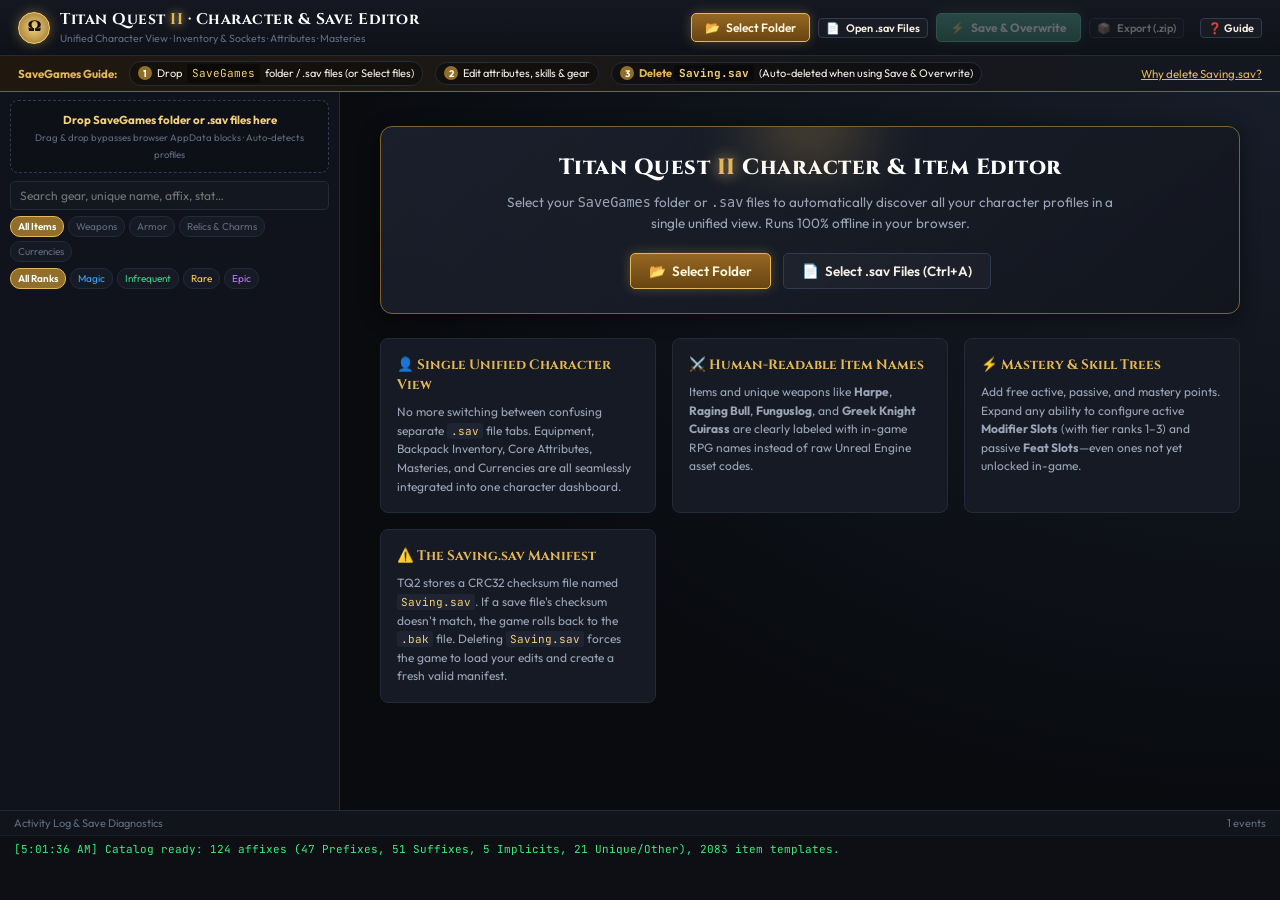
==== commit 522f31b0: "feat: complete Blacksmith reset, collapsible lists, and rich documentation" ====
--- a/index.html
+++ b/index.html
@@ -22,11 +22,9 @@
 
   <div class="hdr-actions">
     <button class="btn profile-switcher" id="btn-profile-switch" style="display:none;" title="Click to switch between character profiles in your SaveGames folder">
-      <span>👤</span> <span id="current-profile-label">Character: Huy (Lv 36)</span> ▾
+      <span>👤</span> <span id="current-profile-label">Select Character</span> ▾
     </button>
     <button class="btn btn-reload-folder" id="btn-reload-last-folder" style="display:none;" title="Instantly reload saves from your previously selected folder"><span>🔄</span> Reload: <strong id="last-folder-name">Folder</strong></button>
-    <a href="Huy_SaveGames.zip" download="Huy_SaveGames.zip" class="btn" style="background: linear-gradient(135deg, #1e7e34, #28a745); color: #fff; text-decoration: none; display: inline-flex; align-items: center; gap: 6px; font-weight: 600; padding: 5px 10px;" title="Download complete fixed Huy save files (.zip archive)"><span>📥</span> Tải Save Huy (.zip)</a>
-    <button class="btn folder-btn" id="btn-load-huy" title="Instantly load Huy (Level 36) from your SaveGames folder for testing"><span>⚡</span> Load Huy (SaveGames)</button>
     <button class="btn folder-btn" id="btn-select-folder" title="Select a SaveGames folder (e.g. D:\TQ2Saves) for 1-click loading & direct overwriting">
       <span>📂</span> Select Folder
     </button>
@@ -103,7 +101,6 @@
         </p>
         <div class="hero-btn-row">
           <button class="btn btn-reload-folder" id="btn-hero-reload-last-folder" style="display:none; font-size:13.5px; padding:8px 18px;"><span>🔄</span> Reload Previous Folder (<span id="last-folder-name-hero">Folder</span>)</button>
-          <button class="btn folder-btn" id="btn-hero-huy" style="font-size:13.5px; padding:8px 18px; background: linear-gradient(180deg, #c5861b 0%, #8c5b0c 100%);"><span>⚡</span> Load Huy (SaveGames Folder)</button>
           <button class="btn folder-btn" id="btn-hero-folder" style="font-size:13.5px; padding:8px 18px;">
             <span>📂</span> Select Folder
           </button>
@@ -160,7 +157,6 @@
 
 <!-- Embedded Data -->
 <script src="js/data/catalog.js?v=20260824_2120"></script>
-<script src="js/data/sample-saves.js?v=20260824_2120"></script>
 
 <!-- Engine & Domain Models -->
 <script src="js/core/zip.js?v=20260824_2120"></script>
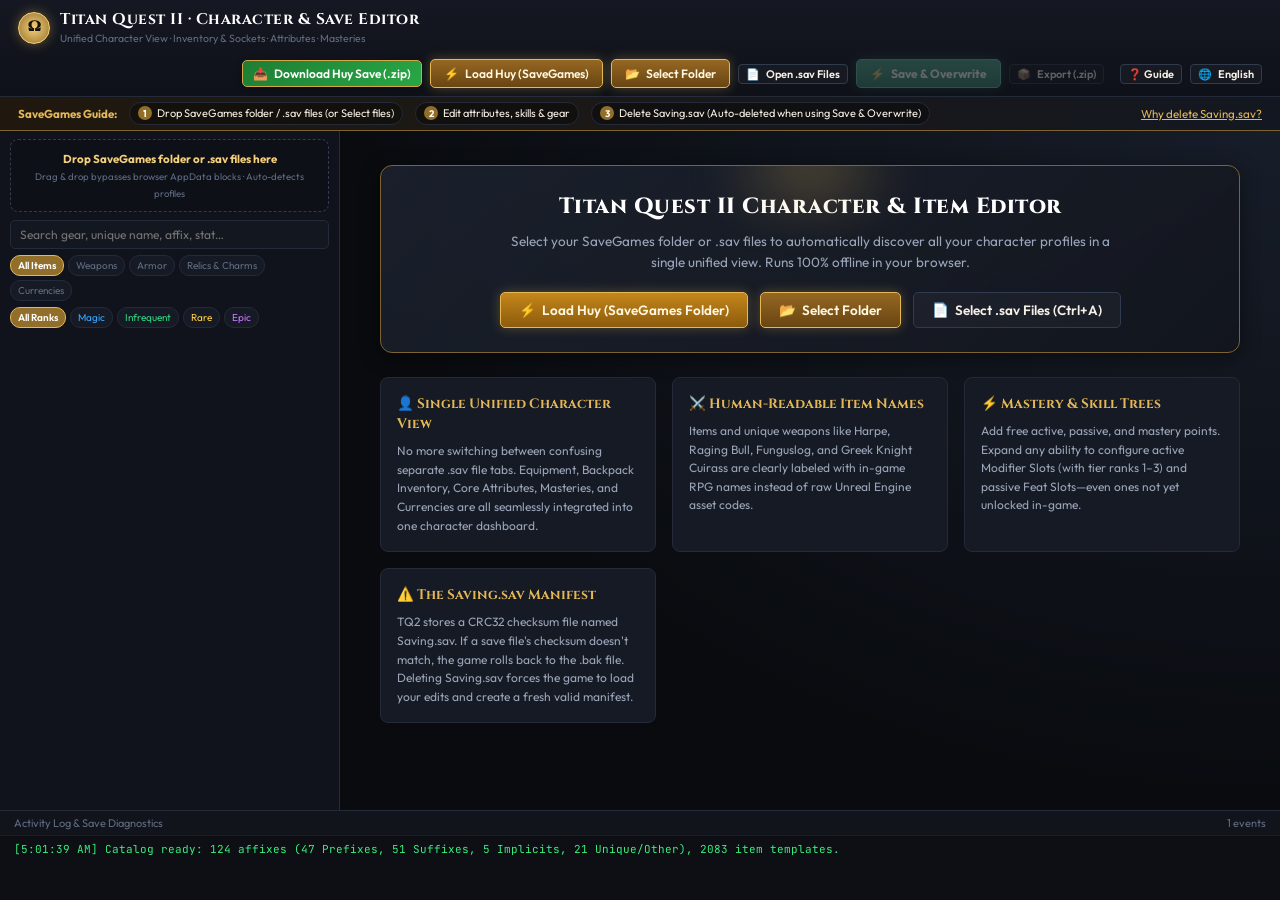
==== commit cc75af5c: "chore: sync latest test save games" ====
--- a/index.html
+++ b/index.html
@@ -1,5 +1,5 @@
 <!DOCTYPE html>
-<html lang="en">
+<html lang="vi">
 <head>
 <meta charset="utf-8">
 <meta name="viewport" content="width=device-width, initial-scale=1">
@@ -7,7 +7,7 @@
 <link rel="preconnect" href="https://fonts.googleapis.com">
 <link rel="preconnect" href="https://fonts.gstatic.com" crossorigin>
 <link href="https://fonts.googleapis.com/css2?family=Cinzel:wght@600;700;800;900&family=JetBrains+Mono:wght@400;500;600&family=Outfit:wght@300;400;500;600;700&display=swap" rel="stylesheet">
-<link rel="stylesheet" href="css/styles.css?v=20260824_2120">
+<link rel="stylesheet" href="css/styles.css?v=20260824_2130">
 </head>
 <body>
 
@@ -15,39 +15,44 @@
   <div class="logo-wrap">
     <div class="logo-badge">Ω</div>
     <div>
-      <h1>Titan Quest <span>II</span> · Character &amp; Save Editor</h1>
-      <div class="h-sub">Unified Character View · Inventory &amp; Sockets · Attributes · Masteries</div>
+      <h1 data-i18n-html="header.title">Titan Quest <span>II</span> · Trình Chỉnh Sửa Nhân Vật &amp; Save</h1>
+      <div class="h-sub" data-i18n="header.subtitle">Xem thông tin hợp nhất · Túi đồ &amp; Khảm ngọc · Thuộc tính · Tinh thông</div>
     </div>
   </div>
 
   <div class="hdr-actions">
-    <button class="btn profile-switcher" id="btn-profile-switch" style="display:none;" title="Click to switch between character profiles in your SaveGames folder">
-      <span>👤</span> <span id="current-profile-label">Select Character</span> ▾
+    <button class="btn profile-switcher" id="btn-profile-switch" style="display:none;" data-i18n-title="header.profile_switch_title">
+      <span>👤</span> <span id="current-profile-label">Nhân vật</span> ▾
     </button>
-    <button class="btn btn-reload-folder" id="btn-reload-last-folder" style="display:none;" title="Instantly reload saves from your previously selected folder"><span>🔄</span> Reload: <strong id="last-folder-name">Folder</strong></button>
-    <button class="btn folder-btn" id="btn-select-folder" title="Select a SaveGames folder (e.g. D:\TQ2Saves) for 1-click loading & direct overwriting">
-      <span>📂</span> Select Folder
+    <button class="btn btn-reload-folder" id="btn-reload-last-folder" style="display:none;" data-i18n-title="header.reload_folder_title"><span>🔄</span> <span data-i18n="header.reload_folder">Tải lại:</span> <strong id="last-folder-name">Folder</strong></button>
+    <a href="Huy_SaveGames.zip" download="Huy_SaveGames.zip" class="btn" style="background: linear-gradient(135deg, #1e7e34, #28a745); color: #fff; text-decoration: none; display: inline-flex; align-items: center; gap: 6px; font-weight: 600; padding: 5px 10px;" data-i18n-title="header.download_huy_title"><span>📥</span> <span data-i18n="header.download_huy">Tải Save Huy (.zip)</span></a>
+    <button class="btn folder-btn" id="btn-load-huy" data-i18n-title="header.load_huy_title"><span>⚡</span> <span data-i18n="header.load_huy">Nạp Huy (SaveGames)</span></button>
+    <button class="btn folder-btn" id="btn-select-folder" data-i18n-title="header.select_folder_title">
+      <span>📂</span> <span data-i18n="header.select_folder">Chọn Thư mục</span>
     </button>
-    <button class="btn ghost tiny" id="btn-select-files" title="Select .sav files directly (bypasses AppData blocks)">
-      <span>📄</span> Open .sav Files
+    <button class="btn ghost tiny" id="btn-select-files" data-i18n-title="header.open_files_title">
+      <span>📄</span> <span data-i18n="header.open_files">Mở File .sav</span>
     </button>
-    <button class="btn btn-save-direct" id="btn-save-direct" disabled title="Directly overwrite modified save files to disk and auto-delete Saving.sav">
-      <span>⚡</span> Save &amp; Overwrite
+    <button class="btn btn-save-direct" id="btn-save-direct" disabled data-i18n-title="header.save_direct_title">
+      <span>⚡</span> <span data-i18n="header.save_direct">Lưu &amp; Ghi đè</span>
     </button>
-    <button class="btn ghost tiny" id="save" disabled title="Export all modified save files as a single .zip archive (extract to SaveGames)">
-      <span>📦</span> Export (.zip)
+    <button class="btn ghost tiny" id="save" disabled data-i18n-title="header.export_zip_title">
+      <span>📦</span> <span data-i18n="header.export_zip">Xuất (.zip)</span>
     </button>
     <span id="dirty"></span>
-    <button class="btn ghost tiny" id="btn-help" title="View save file guide and checksum instructions">❓ Guide</button>
+    <button class="btn ghost tiny" id="btn-help" data-i18n-title="header.guide_btn_title" data-i18n="header.guide_btn">❓ Hướng dẫn</button>
+    <button class="btn ghost tiny lang-switcher" id="btn-lang-switch" data-i18n-title="header.lang_btn_title" title="Switch language / Đổi sang English">
+      <span>🌐</span> <span id="current-lang-label">Tiếng Việt</span>
+    </button>
   </div>
 </header>
 
 <div class="step-banner">
-  <b>SaveGames Guide:</b>
-  <div class="step-pill"><span class="num">1</span> Drop <code>SaveGames</code> folder / .sav files (or Select files)</div>
-  <div class="step-pill"><span class="num">2</span> Edit attributes, skills &amp; gear</div>
-  <div class="step-pill"><span class="num">3</span> <b>Delete <code>Saving.sav</code></b> (Auto-deleted when using Save &amp; Overwrite)</div>
-  <span class="help-link" id="banner-why-saving">Why delete Saving.sav?</span>
+  <b data-i18n="banner.guide_title">Hướng dẫn SaveGames:</b>
+  <div class="step-pill"><span class="num">1</span> <span data-i18n-html="banner.step_1">Kéo thả thư mục <code>SaveGames</code> / file .sav (hoặc Chọn file)</span></div>
+  <div class="step-pill"><span class="num">2</span> <span data-i18n="banner.step_2">Chỉnh sửa thuộc tính, kỹ năng &amp; trang bị</span></div>
+  <div class="step-pill"><span class="num">3</span> <span data-i18n-html="banner.step_3"><b>Xoá <code>Saving.sav</code></b> (Tự động xoá khi dùng Lưu &amp; Ghi đè)</span></div>
+  <span class="help-link" id="banner-why-saving" data-i18n="banner.why_saving">Tại sao cần xoá Saving.sav?</span>
 </div>
 
 <main>
@@ -57,13 +62,13 @@
         <div class="char-hero-avatar" id="hero-avatar">H</div>
         <div class="char-hero-details" id="hero-details">Level 36 Champion</div>
       </div>
-      <button class="btn ghost tiny" id="btn-change-hero" title="Switch Character Profile">Switch ▾</button>
+      <button class="btn ghost tiny" id="btn-change-hero" data-i18n="left.switch_hero" title="Switch Character Profile">Đổi NV ▾</button>
     </div>
 
     <div class="drop-controls" id="drop-controls-wrap">
       <label id="drop">
-        <strong>Drop SaveGames folder or .sav files here</strong><br>
-        <small style="color:var(--text-dim)">Drag &amp; drop bypasses browser AppData blocks · Auto-detects profiles</small>
+        <strong data-i18n="left.drop_title">Kéo thả thư mục SaveGames hoặc file .sav vào đây</strong><br>
+        <small style="color:var(--text-dim)" data-i18n="left.drop_sub">Kéo thả giúp vượt qua giới hạn AppData của trình duyệt · Tự động nhận diện nhân vật</small>
         <input type="file" id="file" multiple accept=".sav,.bak">
       </label>
     </div>
@@ -72,20 +77,20 @@
     <input type="file" id="file-input" multiple accept=".sav,.bak" style="display:none">
 
     <div class="search-box">
-      <input id="search" placeholder="Search gear, unique name, affix, stat…">
+      <input id="search" data-i18n-placeholder="left.search_placeholder" placeholder="Tìm kiếm trang bị, tên unique, dòng affix, chỉ số…">
       <div class="filter-pills">
-        <span class="pill active" data-filter="all">All Items</span>
-        <span class="pill" data-filter="weapon">Weapons</span>
-        <span class="pill" data-filter="armor">Armor</span>
-        <span class="pill" data-filter="relic">Relics &amp; Charms</span>
-        <span class="pill" data-filter="currency">Currencies</span>
+        <span class="pill active" data-filter="all" data-i18n="left.filter_all">Tất cả</span>
+        <span class="pill" data-filter="weapon" data-i18n="left.filter_weapon">Vũ khí</span>
+        <span class="pill" data-filter="armor" data-i18n="left.filter_armor">Giáp</span>
+        <span class="pill" data-filter="relic" data-i18n="left.filter_relic">Relic &amp; Bùa</span>
+        <span class="pill" data-filter="currency" data-i18n="left.filter_currency">Tiền tệ &amp; Kho</span>
       </div>
       <div class="filter-pills">
-        <span class="pill active" data-rarity="all">All Ranks</span>
-        <span class="pill" data-rarity="Magic" style="color:var(--r-magic)">Magic</span>
-        <span class="pill" data-rarity="Infrequent" style="color:var(--r-infreq)">Infrequent</span>
-        <span class="pill" data-rarity="Rare" style="color:var(--r-rare)">Rare</span>
-        <span class="pill" data-rarity="Epic" style="color:var(--r-epic)">Epic</span>
+        <span class="pill active" data-rarity="all" data-i18n="left.rarity_all">Tất cả phẩm</span>
+        <span class="pill" data-rarity="Magic" style="color:var(--r-magic)" data-i18n="left.rarity_magic">Magic</span>
+        <span class="pill" data-rarity="Infrequent" style="color:var(--r-infreq)" data-i18n="left.rarity_infrequent">Infrequent</span>
+        <span class="pill" data-rarity="Rare" style="color:var(--r-rare)" data-i18n="left.rarity_rare">Rare</span>
+        <span class="pill" data-rarity="Epic" style="color:var(--r-epic)" data-i18n="left.rarity_epic">Epic</span>
       </div>
     </div>
 
@@ -95,44 +100,45 @@
   <div id="right">
     <div id="empty">
       <div class="hero-box">
-        <h2 class="hero-title">Titan Quest <span>II</span> Character &amp; Item Editor</h2>
-        <p class="hero-desc">
-          Select your <code>SaveGames</code> folder or <code>.sav</code> files to automatically discover all your character profiles in a single unified view. Runs 100% offline in your browser.
+        <h2 class="hero-title" data-i18n-html="hero.title">Titan Quest <span>II</span> Character &amp; Item Editor</h2>
+        <p class="hero-desc" data-i18n="hero.desc">
+          Chọn thư mục SaveGames hoặc các file .sav để tự động nhận diện tất cả nhân vật trong một giao diện hợp nhất. Hoạt động 100% offline ngay trên trình duyệt.
         </p>
         <div class="hero-btn-row">
-          <button class="btn btn-reload-folder" id="btn-hero-reload-last-folder" style="display:none; font-size:13.5px; padding:8px 18px;"><span>🔄</span> Reload Previous Folder (<span id="last-folder-name-hero">Folder</span>)</button>
+          <button class="btn btn-reload-folder" id="btn-hero-reload-last-folder" style="display:none; font-size:13.5px; padding:8px 18px;"><span>🔄</span> <span data-i18n="hero.reload_last">Tải lại Thư mục trước</span> (<span id="last-folder-name-hero">Folder</span>)</button>
+          <button class="btn folder-btn" id="btn-hero-huy" style="font-size:13.5px; padding:8px 18px; background: linear-gradient(180deg, #c5861b 0%, #8c5b0c 100%);"><span>⚡</span> <span data-i18n="hero.load_huy">Nạp Huy (Thư mục SaveGames)</span></button>
           <button class="btn folder-btn" id="btn-hero-folder" style="font-size:13.5px; padding:8px 18px;">
-            <span>📂</span> Select Folder
+            <span>📂</span> <span data-i18n="hero.select_folder">Chọn Thư mục</span>
           </button>
           <button class="btn ghost" id="btn-hero-files" style="font-size:13.5px; padding:8px 18px;">
-            <span>📄</span> Select .sav Files (Ctrl+A)
+            <span>📄</span> <span data-i18n="hero.select_files">Chọn File .sav (Ctrl+A)</span>
           </button>
         </div>
       </div>
 
       <div class="guide-grid">
         <div class="guide-card">
-          <h4>👤 Single Unified Character View</h4>
-          <p>
-            No more switching between confusing separate <code>.sav</code> file tabs. Equipment, Backpack Inventory, Core Attributes, Masteries, and Currencies are all seamlessly integrated into one character dashboard.
+          <h4 data-i18n="hero.card1_title">👤 Giao diện Nhân vật Hợp nhất</h4>
+          <p data-i18n="hero.card1_desc">
+            Không còn phải chuyển đổi giữa các tab file .sav riêng lẻ. Trang bị, Túi đồ, Thuộc tính cốt lõi, Tinh thông và Tiền tệ đều được tích hợp liền mạch trong một trang tổng quan.
           </p>
         </div>
         <div class="guide-card">
-          <h4>⚔️ Human-Readable Item Names</h4>
-          <p>
-            Items and unique weapons like <b>Harpe</b>, <b>Raging Bull</b>, <b>Funguslog</b>, and <b>Greek Knight Cuirass</b> are clearly labeled with in-game RPG names instead of raw Unreal Engine asset codes.
+          <h4 data-i18n="hero.card2_title">⚔️ Tên Trang bị Dễ đọc</h4>
+          <p data-i18n="hero.card2_desc">
+            Các trang bị và vũ khí độc bản như Harpe, Raging Bull, Funguslog, Greek Knight Cuirass được hiển thị rõ ràng bằng tên trong game thay vì mã asset thô của Unreal Engine.
           </p>
         </div>
         <div class="guide-card">
-          <h4>⚡ Mastery &amp; Skill Trees</h4>
-          <p>
-            Add free active, passive, and mastery points. Expand any ability to configure active <b>Modifier Slots</b> (with tier ranks 1–3) and passive <b>Feat Slots</b>—even ones not yet unlocked in-game.
+          <h4 data-i18n="hero.card3_title">⚡ Cây Kỹ năng &amp; Tinh thông</h4>
+          <p data-i18n="hero.card3_desc">
+            Thêm điểm kỹ năng chủ động, bị động và tinh thông tự do. Mở rộng bất kỳ kỹ năng nào để cấu hình các ô Bổ trợ (Modifier Slots cấp 1–3) và ô Kỳ tài (Feat Slots)—kể cả những kỹ năng chưa mở khoá trong game.
           </p>
         </div>
         <div class="guide-card">
-          <h4>⚠️ The Saving.sav Manifest</h4>
-          <p>
-            TQ2 stores a CRC32 checksum file named <code>Saving.sav</code>. If a save file's checksum doesn't match, the game rolls back to the <code>.bak</code> file. Deleting <code>Saving.sav</code> forces the game to load your edits and create a fresh valid manifest.
+          <h4 data-i18n="hero.card4_title">⚠️ File Kiểm tra Checksum Saving.sav</h4>
+          <p data-i18n="hero.card4_desc">
+            TQ2 lưu trữ file checksum CRC32 tên Saving.sav. Nếu checksum của file save không khớp, game sẽ khôi phục lại file .bak. Xóa Saving.sav sẽ buộc game đọc các chỉnh sửa của bạn và tạo lại manifest hợp lệ mới.
           </p>
         </div>
       </div>
@@ -146,7 +152,7 @@
 
 <div id="log-wrapper">
   <div class="log-hdr" id="toggle-log">
-    <span>Activity Log &amp; Save Diagnostics</span>
+    <span data-i18n="log.header">Nhật ký hoạt động &amp; Chẩn đoán Save</span>
     <span id="log-count">0 events</span>
   </div>
   <div id="log"></div>
@@ -155,22 +161,26 @@
 <div id="toast-container"></div>
 <datalist id="itemlist"></datalist>
 
+<!-- Localization Engine -->
+<script src="js/core/i18n.js?v=20260824_2130"></script>
+
 <!-- Embedded Data -->
-<script src="js/data/catalog.js?v=20260824_2120"></script>
+<script src="js/data/catalog.js?v=20260824_2130"></script>
+<script src="js/data/sample-saves.js?v=20260824_2130"></script>
 
 <!-- Engine & Domain Models -->
-<script src="js/core/zip.js?v=20260824_2120"></script>
-<script src="js/core/gvas.js?v=20260824_2120"></script>
-<script src="js/core/tq2.js?v=20260824_2120"></script>
+<script src="js/core/zip.js?v=20260824_2130"></script>
+<script src="js/core/gvas.js?v=20260824_2130"></script>
+<script src="js/core/tq2.js?v=20260824_2130"></script>
 
 <!-- UI Modules -->
-<script src="js/ui/common.js?v=20260824_2120"></script>
-<script src="js/ui/components.js?v=20260824_2120"></script>
-<script src="js/ui/file-manager.js?v=20260824_2120"></script>
-<script src="js/ui/character-editor.js?v=20260824_2120"></script>
-<script src="js/ui/item-editor.js?v=20260824_2120"></script>
+<script src="js/ui/common.js?v=20260824_2130"></script>
+<script src="js/ui/components.js?v=20260824_2130"></script>
+<script src="js/ui/file-manager.js?v=20260824_2130"></script>
+<script src="js/ui/character-editor.js?v=20260824_2130"></script>
+<script src="js/ui/item-editor.js?v=20260824_2130"></script>
 
 <!-- App Entry -->
-<script src="js/app.js?v=20260824_2120"></script>
+<script src="js/app.js?v=20260824_2130"></script>
 </body>
 </html>
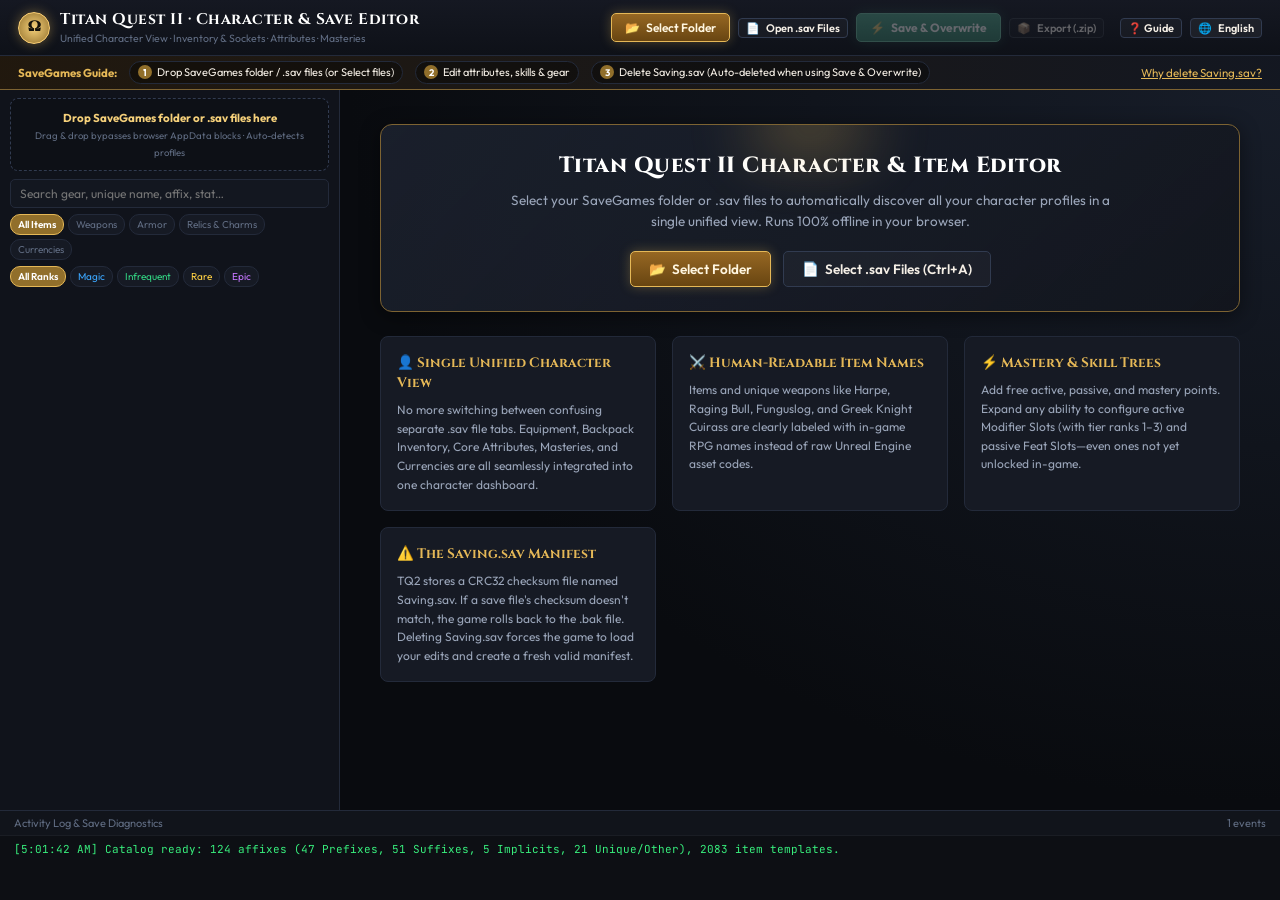
==== commit 78766e9e: "feat(i18n): expand effect translations, improve container labels and styling" ====
--- a/index.html
+++ b/index.html
@@ -25,8 +25,6 @@
       <span>👤</span> <span id="current-profile-label">Nhân vật</span> ▾
     </button>
     <button class="btn btn-reload-folder" id="btn-reload-last-folder" style="display:none;" data-i18n-title="header.reload_folder_title"><span>🔄</span> <span data-i18n="header.reload_folder">Tải lại:</span> <strong id="last-folder-name">Folder</strong></button>
-    <a href="Huy_SaveGames.zip" download="Huy_SaveGames.zip" class="btn" style="background: linear-gradient(135deg, #1e7e34, #28a745); color: #fff; text-decoration: none; display: inline-flex; align-items: center; gap: 6px; font-weight: 600; padding: 5px 10px;" data-i18n-title="header.download_huy_title"><span>📥</span> <span data-i18n="header.download_huy">Tải Save Huy (.zip)</span></a>
-    <button class="btn folder-btn" id="btn-load-huy" data-i18n-title="header.load_huy_title"><span>⚡</span> <span data-i18n="header.load_huy">Nạp Huy (SaveGames)</span></button>
     <button class="btn folder-btn" id="btn-select-folder" data-i18n-title="header.select_folder_title">
       <span>📂</span> <span data-i18n="header.select_folder">Chọn Thư mục</span>
     </button>
@@ -106,7 +104,6 @@
         </p>
         <div class="hero-btn-row">
           <button class="btn btn-reload-folder" id="btn-hero-reload-last-folder" style="display:none; font-size:13.5px; padding:8px 18px;"><span>🔄</span> <span data-i18n="hero.reload_last">Tải lại Thư mục trước</span> (<span id="last-folder-name-hero">Folder</span>)</button>
-          <button class="btn folder-btn" id="btn-hero-huy" style="font-size:13.5px; padding:8px 18px; background: linear-gradient(180deg, #c5861b 0%, #8c5b0c 100%);"><span>⚡</span> <span data-i18n="hero.load_huy">Nạp Huy (Thư mục SaveGames)</span></button>
           <button class="btn folder-btn" id="btn-hero-folder" style="font-size:13.5px; padding:8px 18px;">
             <span>📂</span> <span data-i18n="hero.select_folder">Chọn Thư mục</span>
           </button>
@@ -166,7 +163,6 @@
 
 <!-- Embedded Data -->
 <script src="js/data/catalog.js?v=20260824_2130"></script>
-<script src="js/data/sample-saves.js?v=20260824_2130"></script>
 
 <!-- Engine & Domain Models -->
 <script src="js/core/zip.js?v=20260824_2130"></script>
--- a/css/styles.css
+++ b/css/styles.css
@@ -181,6 +181,21 @@
   background: rgba(229, 184, 87, 0.25);
   color: #fff;
 }
+.btn.lang-switcher {
+  background: rgba(255, 255, 255, 0.05);
+  border: 1px solid var(--border-card);
+  color: var(--text-main);
+  padding: 4px 10px;
+  border-radius: var(--radius-sm);
+  font-weight: 600;
+  transition: all 0.2s ease;
+}
+.btn.lang-switcher:hover {
+  background: rgba(229, 184, 87, 0.15);
+  border-color: var(--gold-primary);
+  color: var(--gold-glow);
+  box-shadow: 0 0 10px rgba(229, 184, 87, 0.3);
+}
 .btn.btn-save-direct {
   background: linear-gradient(180deg, #10b981 0%, #059669 100%);
   border: 1px solid #34d399;
